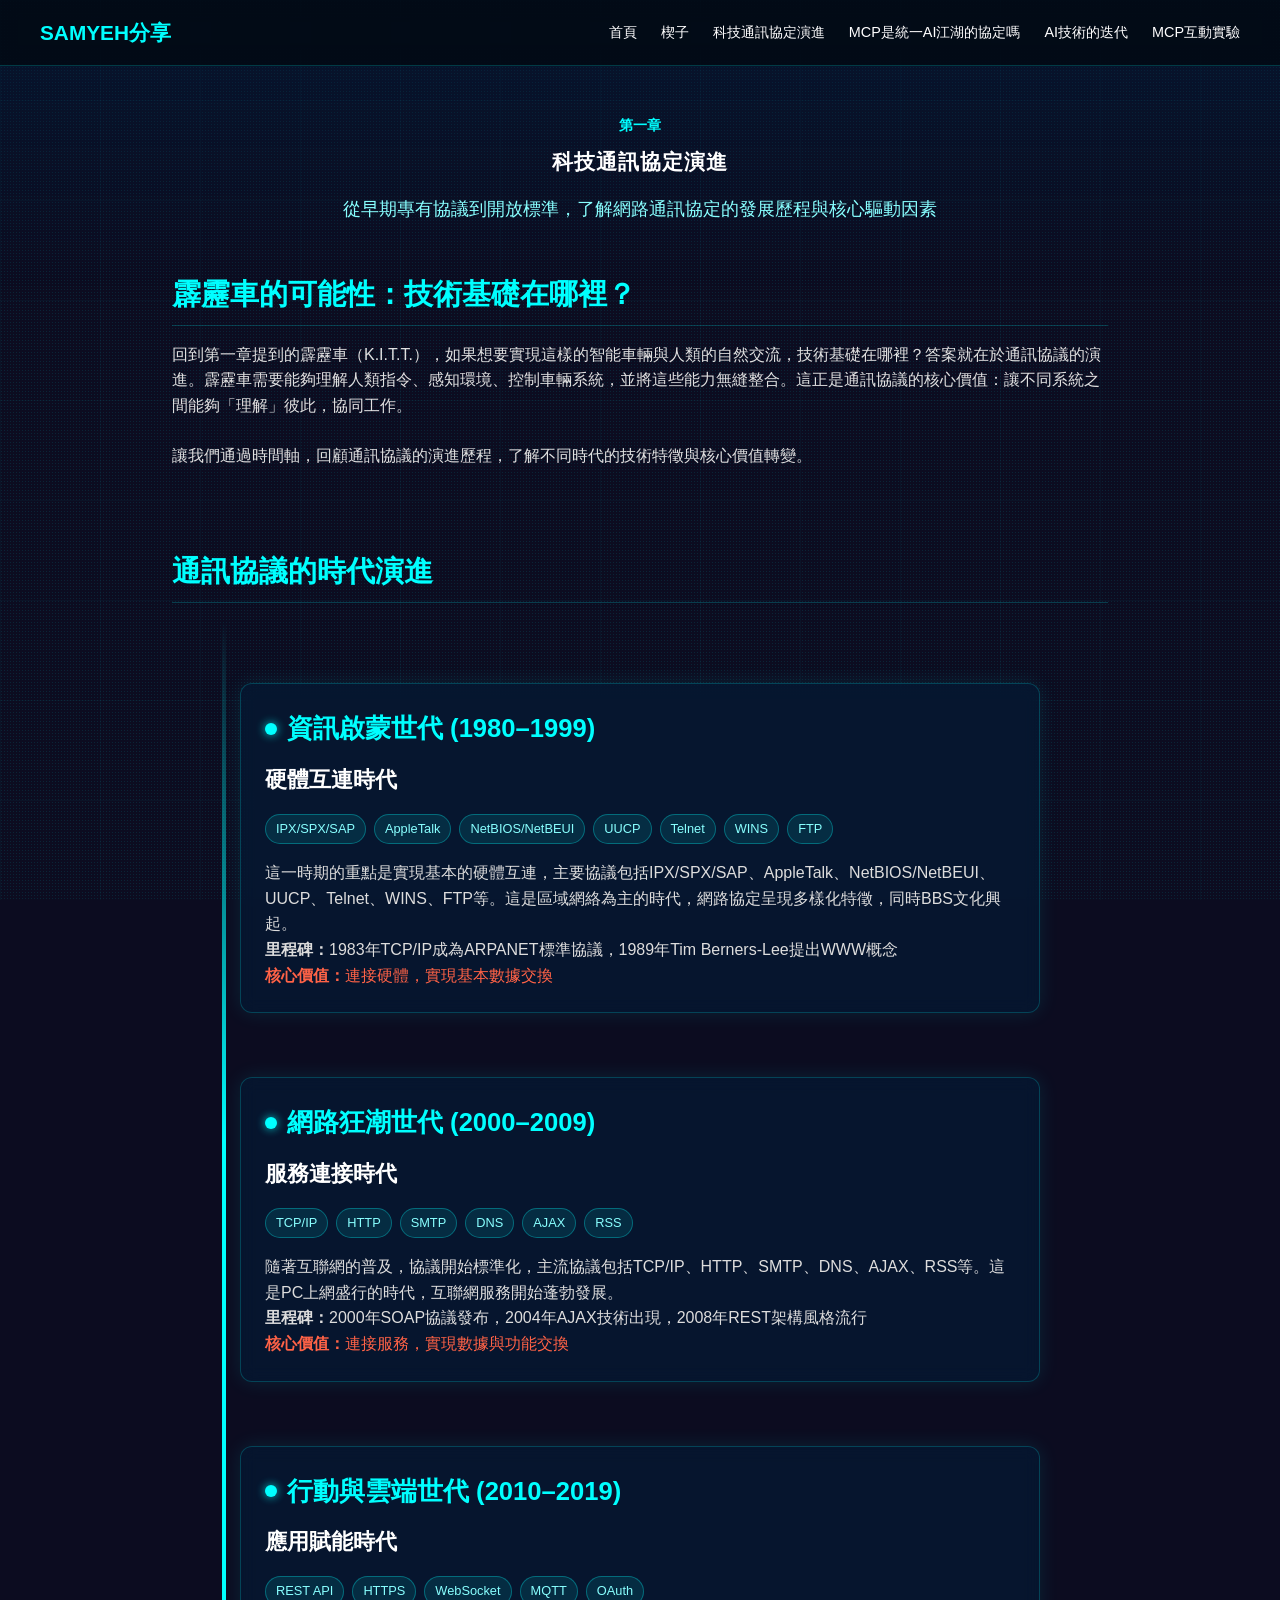
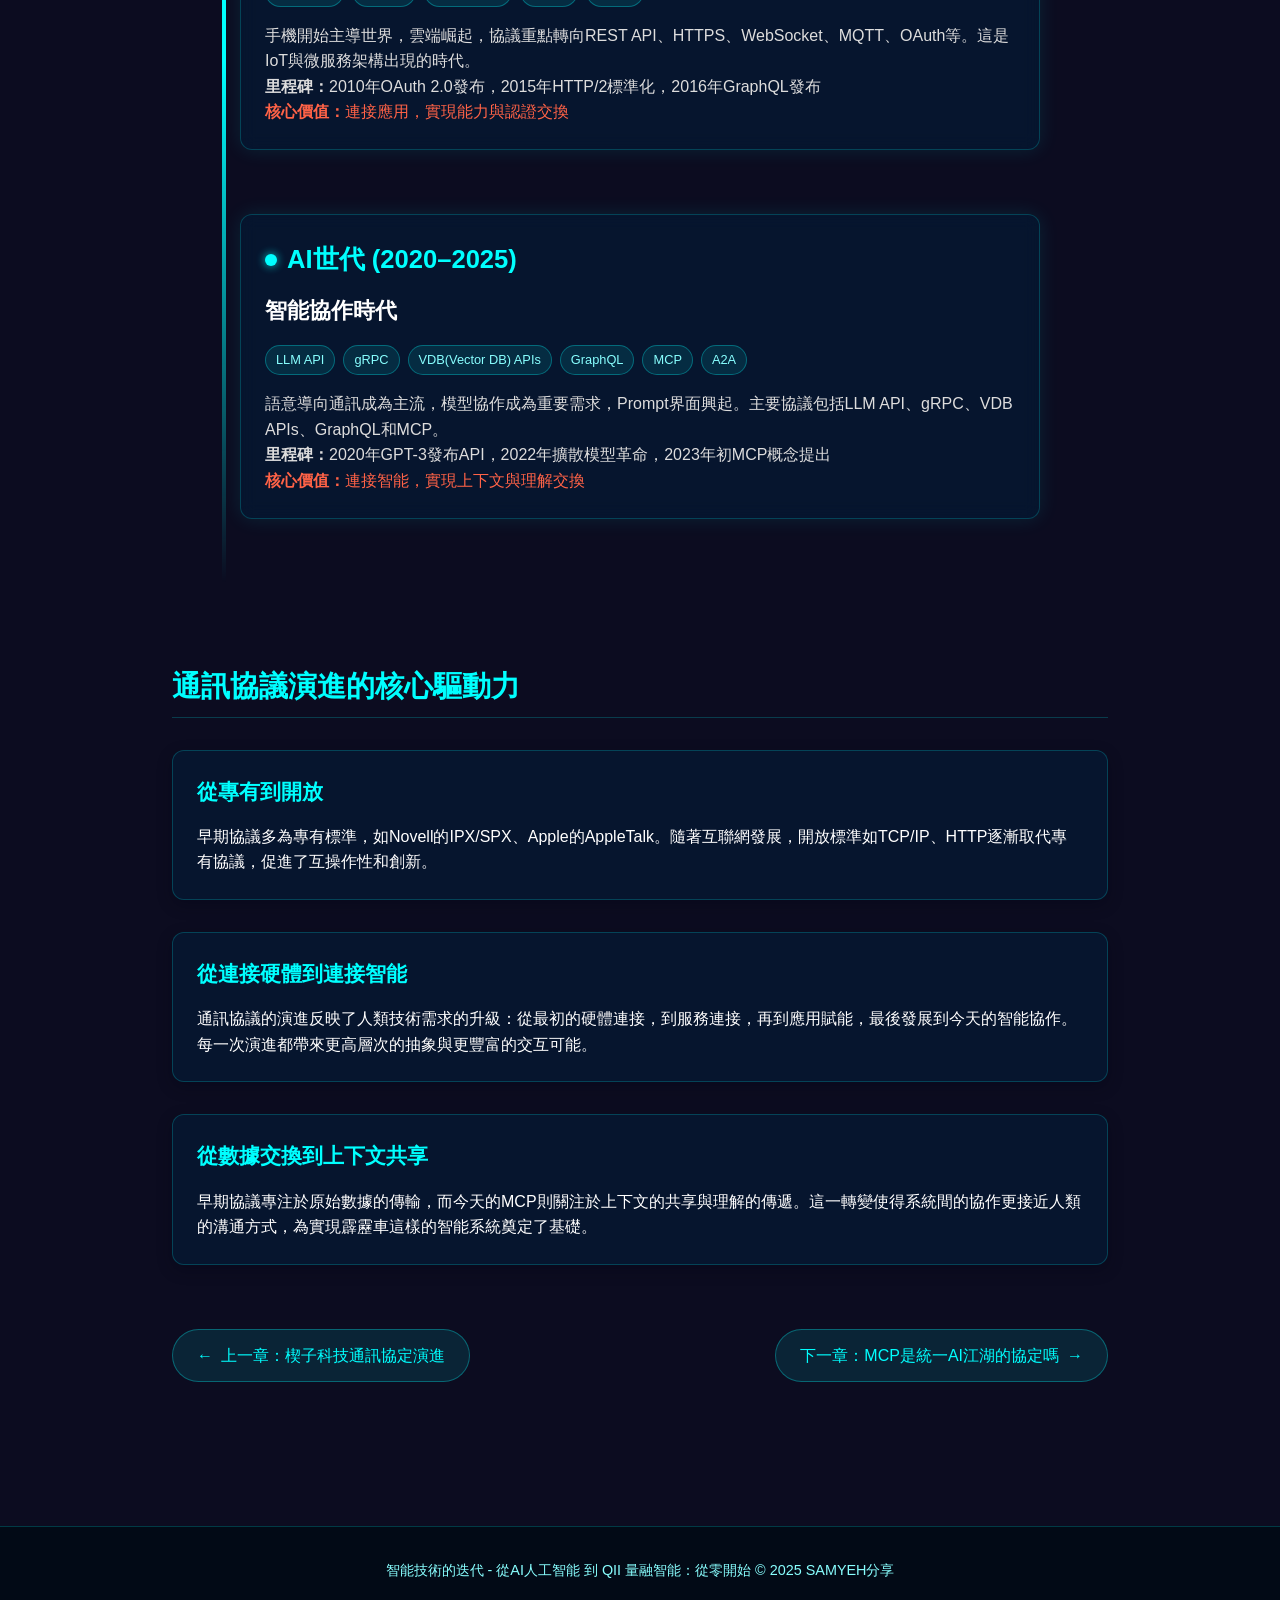
==== chapter1.html @ ad7b8f8e "Initial commit" ====
<!DOCTYPE html>
<html lang="zh-TW">
<head>
  <meta charset="UTF-8">
  <meta name="viewport" content="width=device-width, initial-scale=1.0">
  <title>智能技術的迭代 - 從AI人工智能 到 QII 量融智能：從零開始</title>
  <link rel="stylesheet" href="styles.css">
</head>
<body>
  <div class="hud-overlay"></div>
  
  <nav>
      <div class="nav-container">
      <div class="logo">SAMYEH分享</div>
      <div class="nav-links">
        <a href="index.html">首頁</a>
        <a href="prologue.html">楔子</a>
        <a href="chapter1.html">科技通訊協定演進</a>
        <a href="chapter2.html">MCP是統一AI江湖的協定嗎</a>
        <a href="chapter3.html">AI技術的迭代</a>
        <a href="demo.html">MCP互動實驗</a>
      </div>
    </div>
  </nav>
  
  <section class="chapter-header">
    <div class="chapter-number">第一章</div>
    <h1 class="chapter-title">科技通訊協定演進</h1>
    <p class="chapter-subtitle">從早期專有協議到開放標準，了解網路通訊協定的發展歷程與核心驅動因素</p>
  </section>
  
  <div class="container">
    <section class="content-section">
      <h2 class="section-heading">霹靂車的可能性：技術基礎在哪裡？</h2>
      <p class="content-paragraph">
        回到第一章提到的霹靂車（K.I.T.T.），如果想要實現這樣的智能車輛與人類的自然交流，技術基礎在哪裡？答案就在於通訊協議的演進。霹靂車需要能夠理解人類指令、感知環境、控制車輛系統，並將這些能力無縫整合。這正是通訊協議的核心價值：讓不同系統之間能夠「理解」彼此，協同工作。
      </p>
      <p class="content-paragraph">
        讓我們通過時間軸，回顧通訊協議的演進歷程，了解不同時代的技術特徵與核心價值轉變。
      </p>
    </section>
    
    <section class="timeline-section">
      <h2 class="section-heading">通訊協議的時代演進</h2>
      <div class="timeline-container">
        <div class="timeline-card">
          <div class="timeline-year">資訊啟蒙世代 (1980–1999)</div>
          <h3 class="timeline-title">硬體互連時代</h3>
          <div class="timeline-description">
		 <div class="tech-list">
        <span class="tech-tag">IPX/SPX/SAP</span>
        <span class="tech-tag">AppleTalk</span>
        <span class="tech-tag">NetBIOS/NetBEUI</span>
        <span class="tech-tag">UUCP</span>
        <span class="tech-tag">Telnet</span>
        <span class="tech-tag">WINS</span>
        <span class="tech-tag">FTP</span>
      </div>  
            <p>這一時期的重點是實現基本的硬體互連，主要協議包括IPX/SPX/SAP、AppleTalk、NetBIOS/NetBEUI、UUCP、Telnet、WINS、FTP等。這是區域網絡為主的時代，網路協定呈現多樣化特徵，同時BBS文化興起。</p>
            <p><strong>里程碑：</strong>1983年TCP/IP成為ARPANET標準協議，1989年Tim Berners-Lee提出WWW概念</p>
            <p style="color:Tomato;"><strong>核心價值：</strong>連接硬體，實現基本數據交換</p>
          </div>
        </div>
        
        <div class="timeline-card">
          <div class="timeline-year">網路狂潮世代 (2000–2009)</div>
          <h3 class="timeline-title">服務連接時代</h3>
          <div class="timeline-description">
		  <div class="tech-list">
        <span class="tech-tag">TCP/IP</span>
        <span class="tech-tag">HTTP</span>
        <span class="tech-tag">SMTP</span>
        <span class="tech-tag">DNS</span>
        <span class="tech-tag">AJAX</span>
        <span class="tech-tag">RSS</span>
      </div>
            <p>隨著互聯網的普及，協議開始標準化，主流協議包括TCP/IP、HTTP、SMTP、DNS、AJAX、RSS等。這是PC上網盛行的時代，互聯網服務開始蓬勃發展。</p>
            <p><strong>里程碑：</strong>2000年SOAP協議發布，2004年AJAX技術出現，2008年REST架構風格流行</p>
            <p style="color:Tomato;"><strong>核心價值：</strong>連接服務，實現數據與功能交換</p>
          </div>
        </div>
        
        <div class="timeline-card">
          <div class="timeline-year">行動與雲端世代 (2010–2019)</div>
          <h3 class="timeline-title">應用賦能時代</h3>
          <div class="timeline-description">
		<div class="tech-list">
        <span class="tech-tag">REST API</span>
        <span class="tech-tag">HTTPS</span>
        <span class="tech-tag">WebSocket</span>
        <span class="tech-tag">MQTT</span>
        <span class="tech-tag">OAuth</span>
      </div>  
            <p>手機開始主導世界，雲端崛起，協議重點轉向REST API、HTTPS、WebSocket、MQTT、OAuth等。這是IoT與微服務架構出現的時代。</p>
            <p><strong>里程碑：</strong>2010年OAuth 2.0發布，2015年HTTP/2標準化，2016年GraphQL發布</p>
            <p style="color:Tomato;"><strong>核心價值：</strong>連接應用，實現能力與認證交換</p>
          </div>
        </div>
        
        <div class="timeline-card">
          <div class="timeline-year">AI世代 (2020–2025)</div>
          <h3 class="timeline-title">智能協作時代</h3>
          <div class="timeline-description">
		  <div class="tech-list">
        <span class="tech-tag">LLM API</span>
        <span class="tech-tag">gRPC</span>
        <span class="tech-tag">VDB(Vector DB) APIs</span>
        <span class="tech-tag">GraphQL</span>
        <span class="tech-tag">MCP</span>
	  <span class="tech-tag">A2A</span>
      </div>
            <p>語意導向通訊成為主流，模型協作成為重要需求，Prompt界面興起。主要協議包括LLM API、gRPC、VDB APIs、GraphQL和MCP。</p>
            <p><strong>里程碑：</strong>2020年GPT-3發布API，2022年擴散模型革命，2023年初MCP概念提出</p>
            <p style="color:Tomato;"><strong>核心價值：</strong>連接智能，實現上下文與理解交換</p>
          </div>
        </div>
      </div>
    </section>
    
    <section class="content-section">
      <h2 class="section-heading">通訊協議演進的核心驅動力</h2>
      <div class="highlight-box">
        <h3 class="highlight-title">從專有到開放</h3>
        <p>早期協議多為專有標準，如Novell的IPX/SPX、Apple的AppleTalk。隨著互聯網發展，開放標準如TCP/IP、HTTP逐漸取代專有協議，促進了互操作性和創新。</p>
      </div>
      
      <div class="highlight-box">
        <h3 class="highlight-title">從連接硬體到連接智能</h3>
        <p>通訊協議的演進反映了人類技術需求的升級：從最初的硬體連接，到服務連接，再到應用賦能，最後發展到今天的智能協作。每一次演進都帶來更高層次的抽象與更豐富的交互可能。</p>
      </div>
      
      <div class="highlight-box">
        <h3 class="highlight-title">從數據交換到上下文共享</h3>
        <p>早期協議專注於原始數據的傳輸，而今天的MCP則關注於上下文的共享與理解的傳遞。這一轉變使得系統間的協作更接近人類的溝通方式，為實現霹靂車這樣的智能系統奠定了基礎。</p>
      </div>
    </section>
    
    <div class="chapter-navigation">
      <a href="prologue.html" class="nav-button prev-button">上一章：楔子科技通訊協定演進</a>
      <a href="chapter2.html" class="nav-button next-button">下一章：MCP是統一AI江湖的協定嗎</a>
    </div>
  </div>
  
  <footer>
    <p class="footer-text">智能技術的迭代 - 從AI人工智能 到 QII 量融智能：從零開始 &copy; 2025 SAMYEH分享</p>
  </footer>
  
  <script src="common.js"></script>
</body>
</html>
---- styles.css ----
/* === 基本重設與全局樣式 === */
    * {
      margin: 0;
      padding: 0;
      box-sizing: border-box;
    }
    :root {
      --primary: #00ffff;
      --primary-dark: #00b8b8;
      --text-light: #ffffff;
      --text-dim: #88ffff;
      --bg-dark: #0c0c20;
      --bg-card: rgba(0, 30, 60, 0.5);
      --border-glow: rgba(0, 255, 255, 0.2);
    }
    body {
      background: var(--bg-dark);
      font-family: 'Segoe UI', Tahoma, Geneva, Verdana, sans-serif;
      color: var(--text-light);
      overflow-x: hidden;
      line-height: 1.6;
    }
    /* === HUD 背景特效 === */
    .hud-overlay::before {
      content: '';
      position: fixed;
      width: 100%;
      height: 100%;
      pointer-events: none;
      background-image:
        radial-gradient(rgba(0,255,255,0.1) 1px, transparent 1px),
        linear-gradient(90deg, rgba(0,255,255,0.03) 1px, transparent 1px),
        linear-gradient(rgba(0,255,255,0.03) 1px, transparent 1px);
      background-size: 3px 3px, 100px 100%, 100% 100px;
      z-index: -1;
    }
    
    /* === 導航欄 === */
    nav {
      background: rgba(0, 10, 20, 0.8);
      backdrop-filter: blur(10px);
      border-bottom: 1px solid var(--border-glow);
      padding: 1rem 2rem;
      position: sticky;
      top: 0;
      z-index: 100;
    }
    .nav-container {
      display: flex;
      justify-content: space-between;
      align-items: center;
      max-width: 1200px;
      margin: 0 auto;
    }
    .logo {
      font-size: 1.3rem;
      font-weight: bold;
      color: var(--primary);
    }
    .nav-links {
      display: flex;
      gap: 1.5rem;
    }
    .nav-links a {
      color: var(--text-light);
      text-decoration: none;
      transition: color 0.3s ease;
      position: relative;
      font-size: 0.9rem;
    }
    .nav-links a::after {
      content: '';
      position: absolute;
      bottom: -5px;
      left: 0;
      width: 0;
      height: 2px;
      background: var(--primary);
      transition: width 0.3s ease;
    }
    .nav-links a:hover {
      color: var(--primary);
    }
    .nav-links a:hover::after {
      width: 100%;
    }
	/* === 主標題 === */
	.hero {
	  text-align: center;
	  padding: 0.5rem 1rem;  /* 調整上下間距 */
	  background: linear-gradient(180deg, rgba(0,30,60,0.4) 0%, rgba(0,0,0,0) 100%);
	}

	.main-title {
	  font-size: 2.4rem;
	  color: var(--primary);
	  letter-spacing: 1px;
	  margin-bottom: 1rem;
	}
	.main-title .en {
	  display: block;
	  font-size: 1.1rem;
	  font-weight: 300;
	  color: var(--text-dim);
	}
	.subtitle {
	  font-size: 1.2rem;
	  color: var(--text-dim);
	  max-width: 800px;
	  margin: 0 auto 2rem;
	}
    /* === 章節頁面樣式 === */
    .chapter-header {
      text-align: center;
      padding: 3rem 1rem 2rem;
      background: linear-gradient(180deg, rgba(0,30,60,0.4) 0%, rgba(0,0,0,0) 100%);
    }
    .chapter-title {
      font-size: 2.2rem;
      color: var(--primary);
      letter-spacing: 1px;
      margin-bottom: 1rem;
    }
    .chapter-number {
      font-size: 1rem;
      font-weight: 500;
      color: var(--text-dim);
      margin-bottom: 0.5rem;
    }
    .chapter-subtitle {
      font-size: 1.1rem;
      color: var(--text-dim);
      max-width: 800px;
      margin: 0 auto 2rem;
    }
    
    /* === 內容容器 === */
    .container {
      max-width: 1000px;
      margin: 0 auto;
      padding: 2rem;
	margin-top: -5rem; /* 減少與 hero 之間的間距 */
    }
    
    /* === 章節內容樣式 === */
    .content-section {
      margin-bottom: 4rem;
      animation: fadeIn 0.8s ease forwards;
    }
    .section-heading {
      font-size: 1.8rem;
      color: var(--primary);
      margin: 2rem 0 1rem;
      border-bottom: 1px solid rgba(0,255,255,0.2);
      padding-bottom: 0.5rem;
    }
    .content-paragraph {
      margin-bottom: 1.5rem;
      color: #e0e0e0;
    }
    .highlight-box {
      background: var(--bg-card);
      border: 1px solid var(--border-glow);
      border-radius: 12px;
      padding: 1.5rem;
      margin: 2rem 0;
      box-shadow: 0 5px 15px rgba(0,0,20,0.3);
    }
    .highlight-title {
      font-size: 1.3rem;
      color: var(--primary);
      margin-bottom: 1rem;
    }
    
    /* === 比較表格 === */
    .comparison-table {
      width: 100%;
      border-collapse: collapse;
      margin: 2rem 0;
    }
    .comparison-table th, .comparison-table td {
      padding: 0.8rem;
      text-align: left;
      border-bottom: 1px solid rgba(0,255,255,0.2);
    }
    .comparison-table th {
      color: var(--primary);
      background: rgba(0,30,60,0.3);
    }
    .comparison-table tr:hover {
      background: rgba(0,255,255,0.05);
    }
    
    /* === 協議卡片 === */
    .protocol-grid {
      display: grid;
      grid-template-columns: repeat(auto-fit, minmax(280px, 1fr));
      gap: 1.5rem;
      margin: 2rem 0;
    }
    .protocol-card {
      background: var(--bg-card);
      border: 1px solid var(--border-glow);
      border-radius: 10px;
      padding: 1.2rem;
      height: 100%;
      transition: transform 0.3s ease, box-shadow 0.3s ease;
    }
    .protocol-card:hover {
      transform: translateY(-5px);
      box-shadow: 0 8px 15px rgba(0,255,255,0.2);
    }
    .protocol-name {
      font-size: 1.3rem;
      color: var(--primary);
      margin-bottom: 0.8rem;
      display: flex;
      align-items: center;
    }
    .protocol-desc {
      color: #d0d0d0;
      font-size: 0.95rem;
    }
    .protocol-era {
      font-size: 0.8rem;
      color: var(--text-dim);
      margin-top: 1rem;
      display: inline-block;
      padding: 3px 10px;
      background: rgba(0,255,255,0.1);
      border-radius: 12px;
    }
    
    /* === 導航按鈕 === */
    .chapter-navigation {
      display: flex;
      justify-content: space-between;
      margin: 4rem 0 2rem;
    }
    .nav-button {
      text-decoration: none;
      color: var(--primary);
      background: rgba(0,255,255,0.1);
      padding: 0.8rem 1.5rem;
      border-radius: 30px;
      border: 1px solid rgba(0,255,255,0.3);
      transition: all 0.3s ease;
      display: flex;
      align-items: center;
      gap: 0.5rem;
    }
    .nav-button:hover {
      background: rgba(0,255,255,0.2);
      border-color: var(--primary);
    }
    .prev-button::before {
      content: "←";
    }
    .next-button::after {
      content: "→";
    }
    
    /* === 頁腳 === */
    footer {
      background: rgba(0, 10, 20, 0.8);
      border-top: 1px solid var(--border-glow);
      padding: 2rem;
      text-align: center;
      margin-top: 5rem;
    }
    .footer-text {
      color: var(--text-dim);
      font-size: 0.9rem;
    }
    
    /* === 動畫效果 === */
    @keyframes fadeIn {
      from {
        opacity: 0;
        transform: translateY(20px);
      }
      to {
        opacity: 1;
        transform: translateY(0);
      }
    }
    
    /* === 響應式設計 === */
    @media (max-width: 768px) {
      .nav-container {
        flex-direction: column;
        gap: 1rem;
      }
      .chapter-title {
        font-size: 1.8rem;
      }
      .protocol-grid {
        grid-template-columns: 1fr;
      }
      .comparison-table {
        font-size: 0.9rem;
      }
    }
/* === 章節導航卡片 === */
.chapters-grid {
  display: grid;
  grid-template-columns: repeat(auto-fit, minmax(300px, 1fr));
  gap: 2rem;
  margin: 3rem 0;
}
.chapter-card {
  background: var(--bg-card);
  border: 1px solid var(--border-glow);
  border-radius: 12px;
  padding: 1.5rem;
  transition: transform 0.3s ease, box-shadow 0.3s ease;
  height: 100%;
  display: flex;
  flex-direction: column;
  backdrop-filter: blur(10px);
}
.chapter-card:hover {
  transform: translateY(-5px);
  box-shadow: 0 10px 20px rgba(0,255,255,0.2);
}
.chapter-title {
  font-size: 1.3rem;
  margin-bottom: 1rem;
  color: white;
}
.chapter-number {
  color: var(--primary);
  font-size: 0.9rem;
  font-weight: bold;
  margin-bottom: 0.5rem;
}
.chapter-desc {
  color: #cccccc;
  margin-bottom: 1.5rem;
  flex-grow: 1;
}
.chapter-link {
  align-self: flex-start;
  text-decoration: none;
  color: var(--primary);
  background: rgba(0,255,255,0.1);
  padding: 0.5rem 1rem;
  border-radius: 20px;
  border: 1px solid rgba(0,255,255,0.3);
  transition: all 0.3s ease;
  font-size: 0.9rem;
}
.chapter-link:hover {
  background: rgba(0,255,255,0.2);
  border-color: var(--primary);
}
/* === Timeline 容器 === */
.timeline-section {
  margin: 5rem 0;
}
.timeline-container {
  display: flex;
  flex-direction: column;
  align-items: center;
  padding: 2rem 0;
  position: relative;
}
.timeline-card {
  width: 90%;
  max-width: 800px;
  margin: 2rem 0;
  padding: 1.5rem;
  background: var(--bg-card);
  border: 1px solid var(--border-glow);
  border-radius: 12px;
  backdrop-filter: blur(8px);
  box-shadow: 0 0 20px rgba(0,255,255,0.1);
  position: relative;
  transition: transform 0.3s ease, box-shadow 0.3s ease;
  opacity: 0;
  transform: translateY(30px);
  animation: fadeIn 0.8s ease forwards;
}
.timeline-card:hover {
  transform: translateY(-5px);
  box-shadow: 0 0 30px rgba(0,255,255,0.4);
}
.timeline-year {
  font-size: 1.6rem;
  font-weight: bold;
  color: var(--primary);
  margin-bottom: 0.8rem;
  display: flex;
  align-items: center;
}
.timeline-year::before {
  content: "";
  display: inline-block;
  width: 12px;
  height: 12px;
  background: var(--primary);
  border-radius: 50%;
  margin-right: 10px;
  box-shadow: 0 0 10px rgba(0,255,255,0.8);
}
.timeline-title {
  font-size: 1.4rem;
  font-weight: bold;
  color: white;
  margin-bottom: 0.5rem;
}
.timeline-description {
  font-size: 1rem;
  line-height: 1.6;
  color: #dddddd;
  margin-top: 1rem;
}
.timeline-container::before {
  content: "";
  position: absolute;
  top: 0;
  bottom: 0;
  left: 50px;
  width: 4px;
  background: linear-gradient(to bottom, transparent, var(--primary), var(--primary), transparent);
  border-radius: 4px;
  z-index: -1;
}
 /* === 技術列表 === */
    .tech-list {
      display: flex;
      flex-wrap: wrap;
      gap: 8px;
      margin: 1rem 0;
    }
    .tech-tag {
      padding: 4px 10px;
      background: rgba(0, 255, 255, 0.1);
      border: 1px solid rgba(0, 255, 255, 0.3);
      border-radius: 20px;
      font-size: 0.8rem;
      color: #88ffff;
    }
	.demo-table {
      width: 100%;
      margin: 30px 0;
      border-collapse: collapse;
    }
    
    .demo-table th, .demo-table td {
      padding: 12px 15px;
      text-align: left;
      border-bottom: 1px solid var(--border-glow);
    }
    
    .demo-table th {
      color: var(--primary);
      background: rgba(0, 40, 80, 0.4);
    }
    
    .demo-table tr:hover {
      background: var(--highlight);
    }
	.zoomable-image img {
  cursor: zoom-in;
  transition: transform 0.3s ease;
  max-width: 100%;
  height: auto;
}

/* 模態視窗背景 */
.modal {
  display: none;
  position: fixed;
  z-index: 1000;
  left: 0;
  top: 0;
  width: 100%;
  height: 100%;
  background-color: rgba(0, 0, 0, 0.8);
}

/* 放大圖 */
.modal-content {
  margin: auto;
  display: block;
  max-width: 90%;
  max-height: 90%;
}

.modal:target {
  display: block;
}
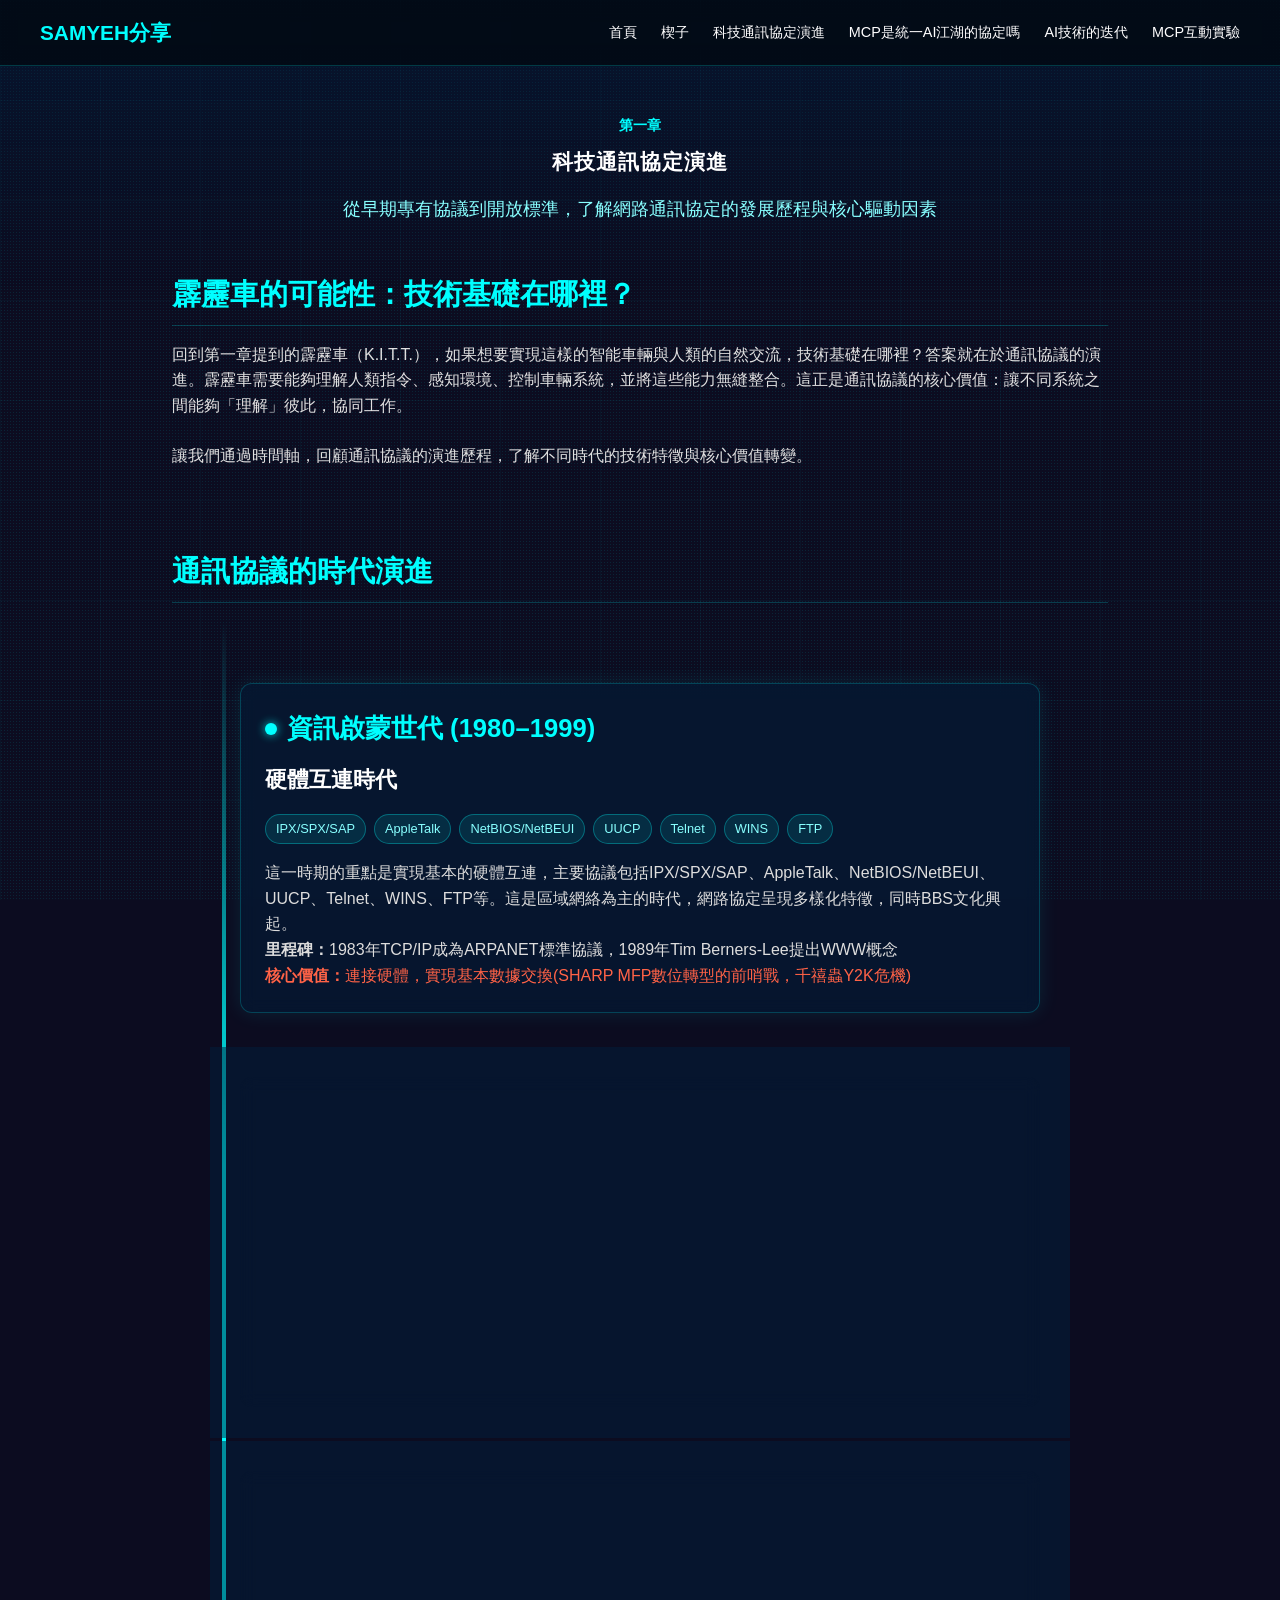
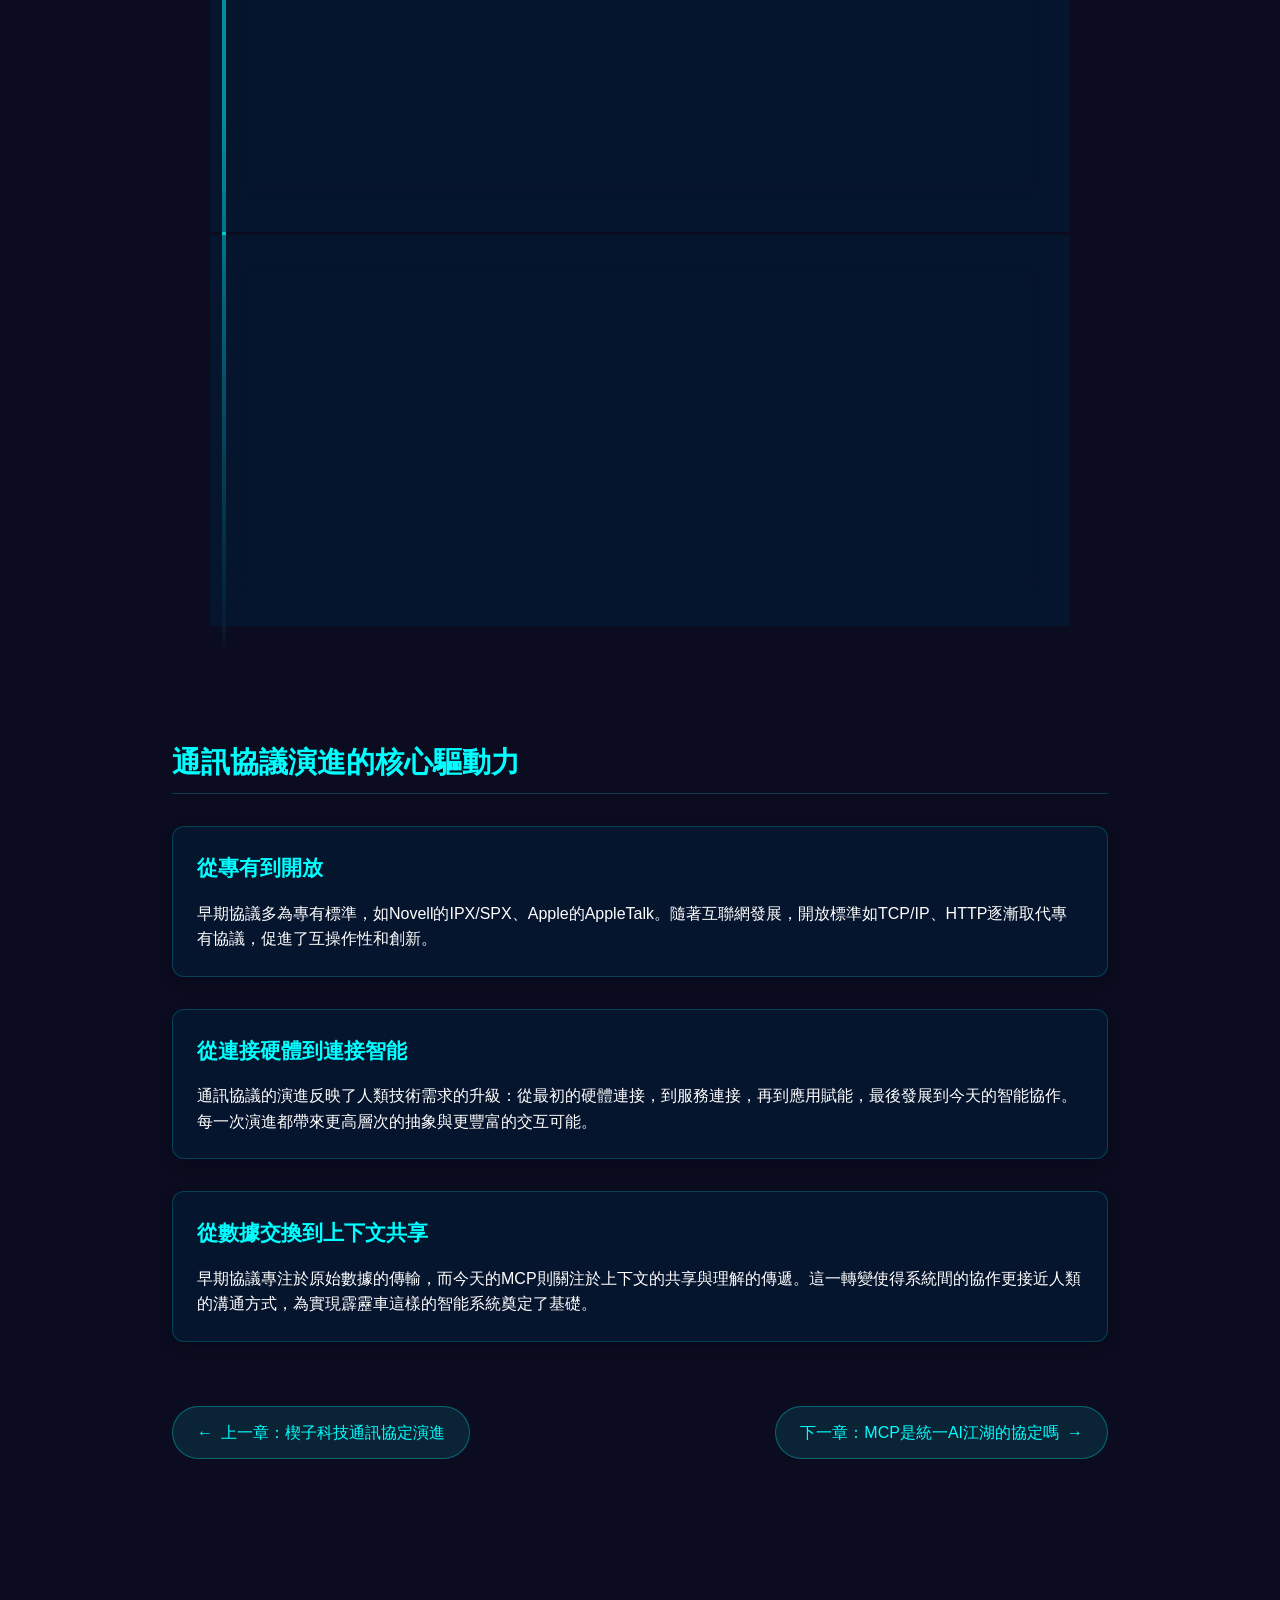
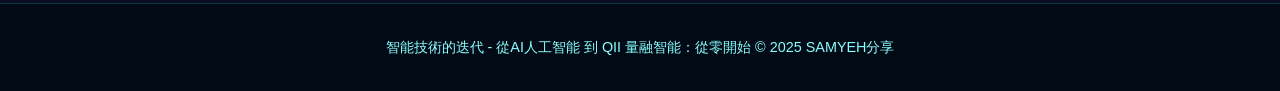
==== commit aeef94df: "更新內容和修正" ====
--- a/chapter1.html
+++ b/chapter1.html
@@ -58,7 +58,7 @@
       </div>  
             <p>這一時期的重點是實現基本的硬體互連，主要協議包括IPX/SPX/SAP、AppleTalk、NetBIOS/NetBEUI、UUCP、Telnet、WINS、FTP等。這是區域網絡為主的時代，網路協定呈現多樣化特徵，同時BBS文化興起。</p>
             <p><strong>里程碑：</strong>1983年TCP/IP成為ARPANET標準協議，1989年Tim Berners-Lee提出WWW概念</p>
-            <p style="color:Tomato;"><strong>核心價值：</strong>連接硬體，實現基本數據交換</p>
+            <p style="color:Tomato;"><strong>核心價值：</strong>連接硬體，實現基本數據交換(SHARP MFP數位轉型的前哨戰，千禧蟲Y2K危機)</p>
           </div>
         </div>
         
@@ -76,7 +76,7 @@
       </div>
             <p>隨著互聯網的普及，協議開始標準化，主流協議包括TCP/IP、HTTP、SMTP、DNS、AJAX、RSS等。這是PC上網盛行的時代，互聯網服務開始蓬勃發展。</p>
             <p><strong>里程碑：</strong>2000年SOAP協議發布，2004年AJAX技術出現，2008年REST架構風格流行</p>
-            <p style="color:Tomato;"><strong>核心價值：</strong>連接服務，實現數據與功能交換</p>
+            <p style="color:Tomato;"><strong>核心價值：</strong>連接服務，實現數據與功能交換(SHARP MFP數位黑白高速機，智慧手機進入爆發成長期，App 經濟興起，疾風病毒，蠕蟲，APT是嗜虐危機)</p>
           </div>
         </div>
         
@@ -93,7 +93,7 @@
       </div>  
             <p>手機開始主導世界，雲端崛起，協議重點轉向REST API、HTTPS、WebSocket、MQTT、OAuth等。這是IoT與微服務架構出現的時代。</p>
             <p><strong>里程碑：</strong>2010年OAuth 2.0發布，2015年HTTP/2標準化，2016年GraphQL發布</p>
-            <p style="color:Tomato;"><strong>核心價值：</strong>連接應用，實現能力與認證交換</p>
+            <p style="color:Tomato;"><strong>核心價值：</strong>連接應用，實現能力與認證交換(SHARP MFP彩色數位機,5G 時代，新冠疫情造就遠端協作與雲端服務躍升，礦場關閉，釋出大量算力資源，生成式 AI 崛起)</p>
           </div>
         </div>
         
@@ -111,7 +111,7 @@
       </div>
             <p>語意導向通訊成為主流，模型協作成為重要需求，Prompt界面興起。主要協議包括LLM API、gRPC、VDB APIs、GraphQL和MCP。</p>
             <p><strong>里程碑：</strong>2020年GPT-3發布API，2022年擴散模型革命，2023年初MCP概念提出</p>
-            <p style="color:Tomato;"><strong>核心價值：</strong>連接智能，實現上下文與理解交換</p>
+            <p style="color:Tomato;"><strong>核心價值：</strong>連接智能，實現上下文與理解交換(Sharp MFP....?，可能危機為AI智慧代理人暴走或量子運算造就後量子密碼學PQC)</p>
           </div>
         </div>
       </div>
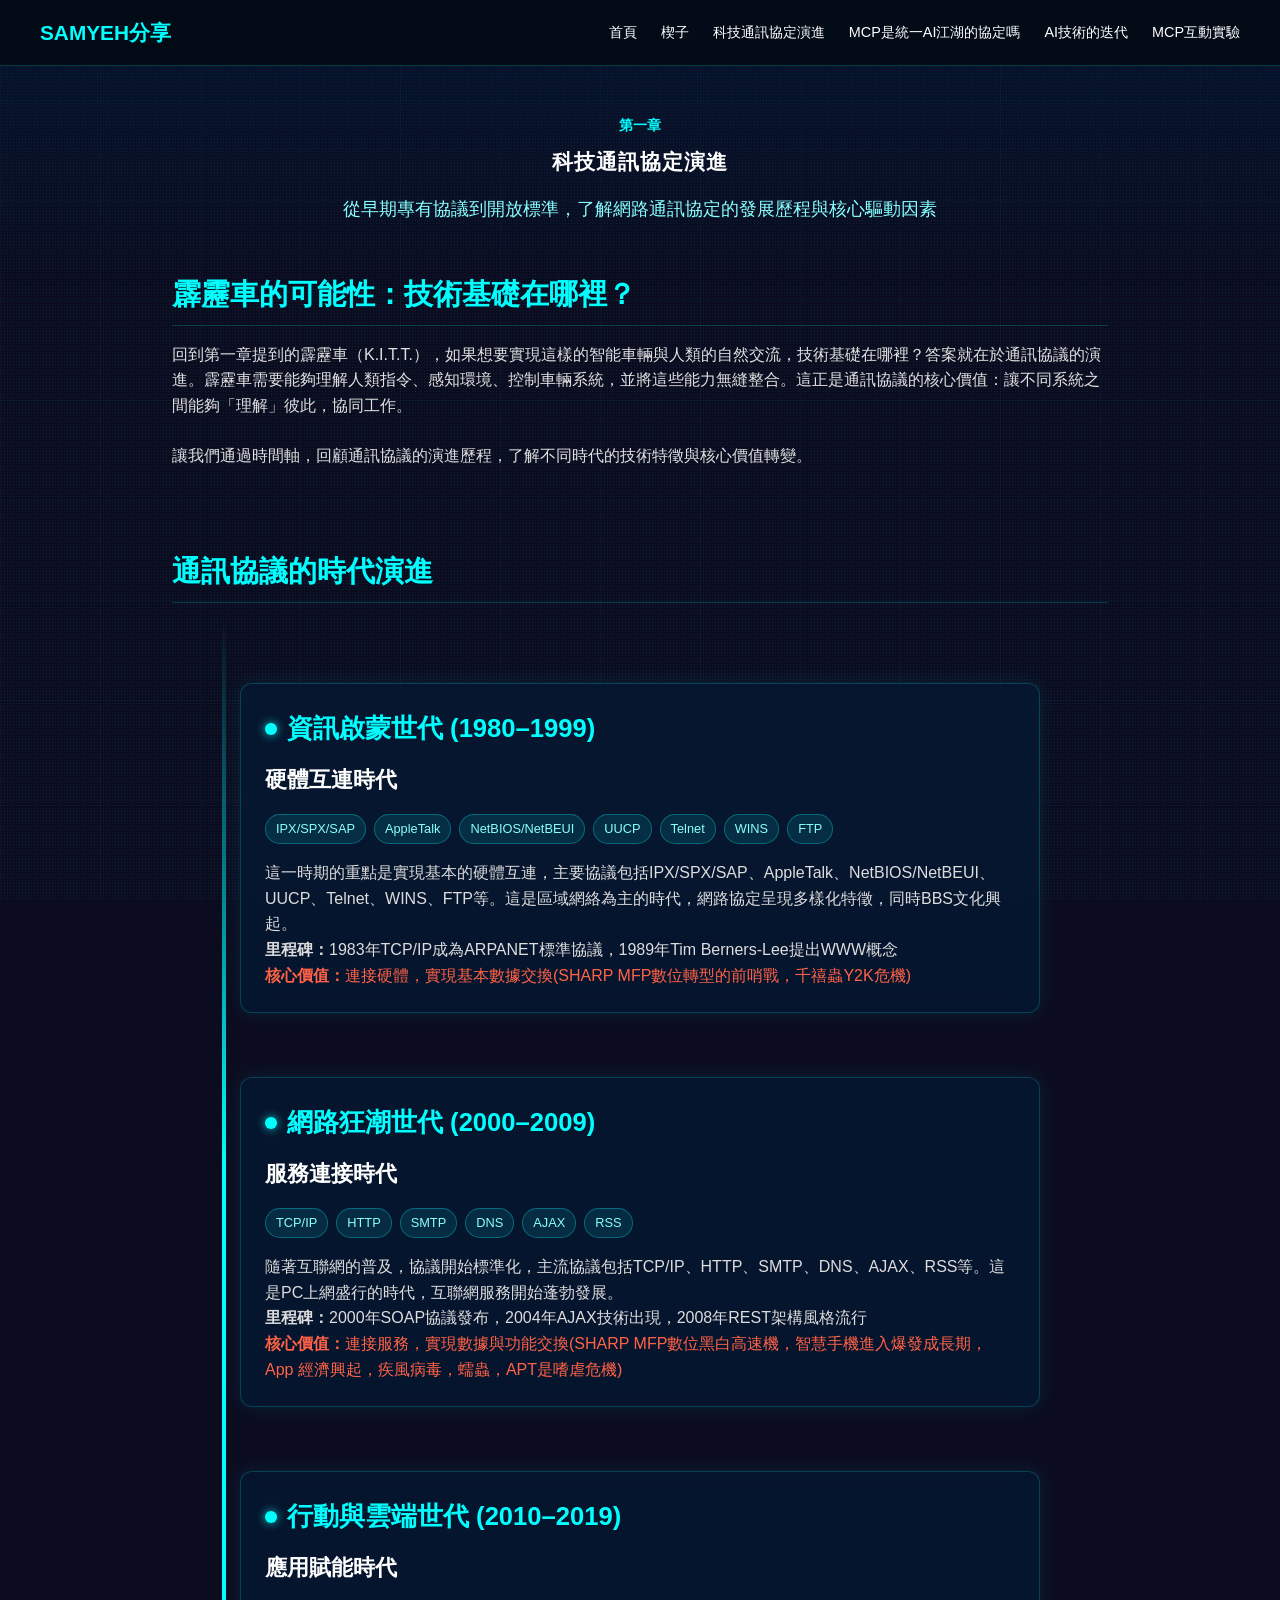
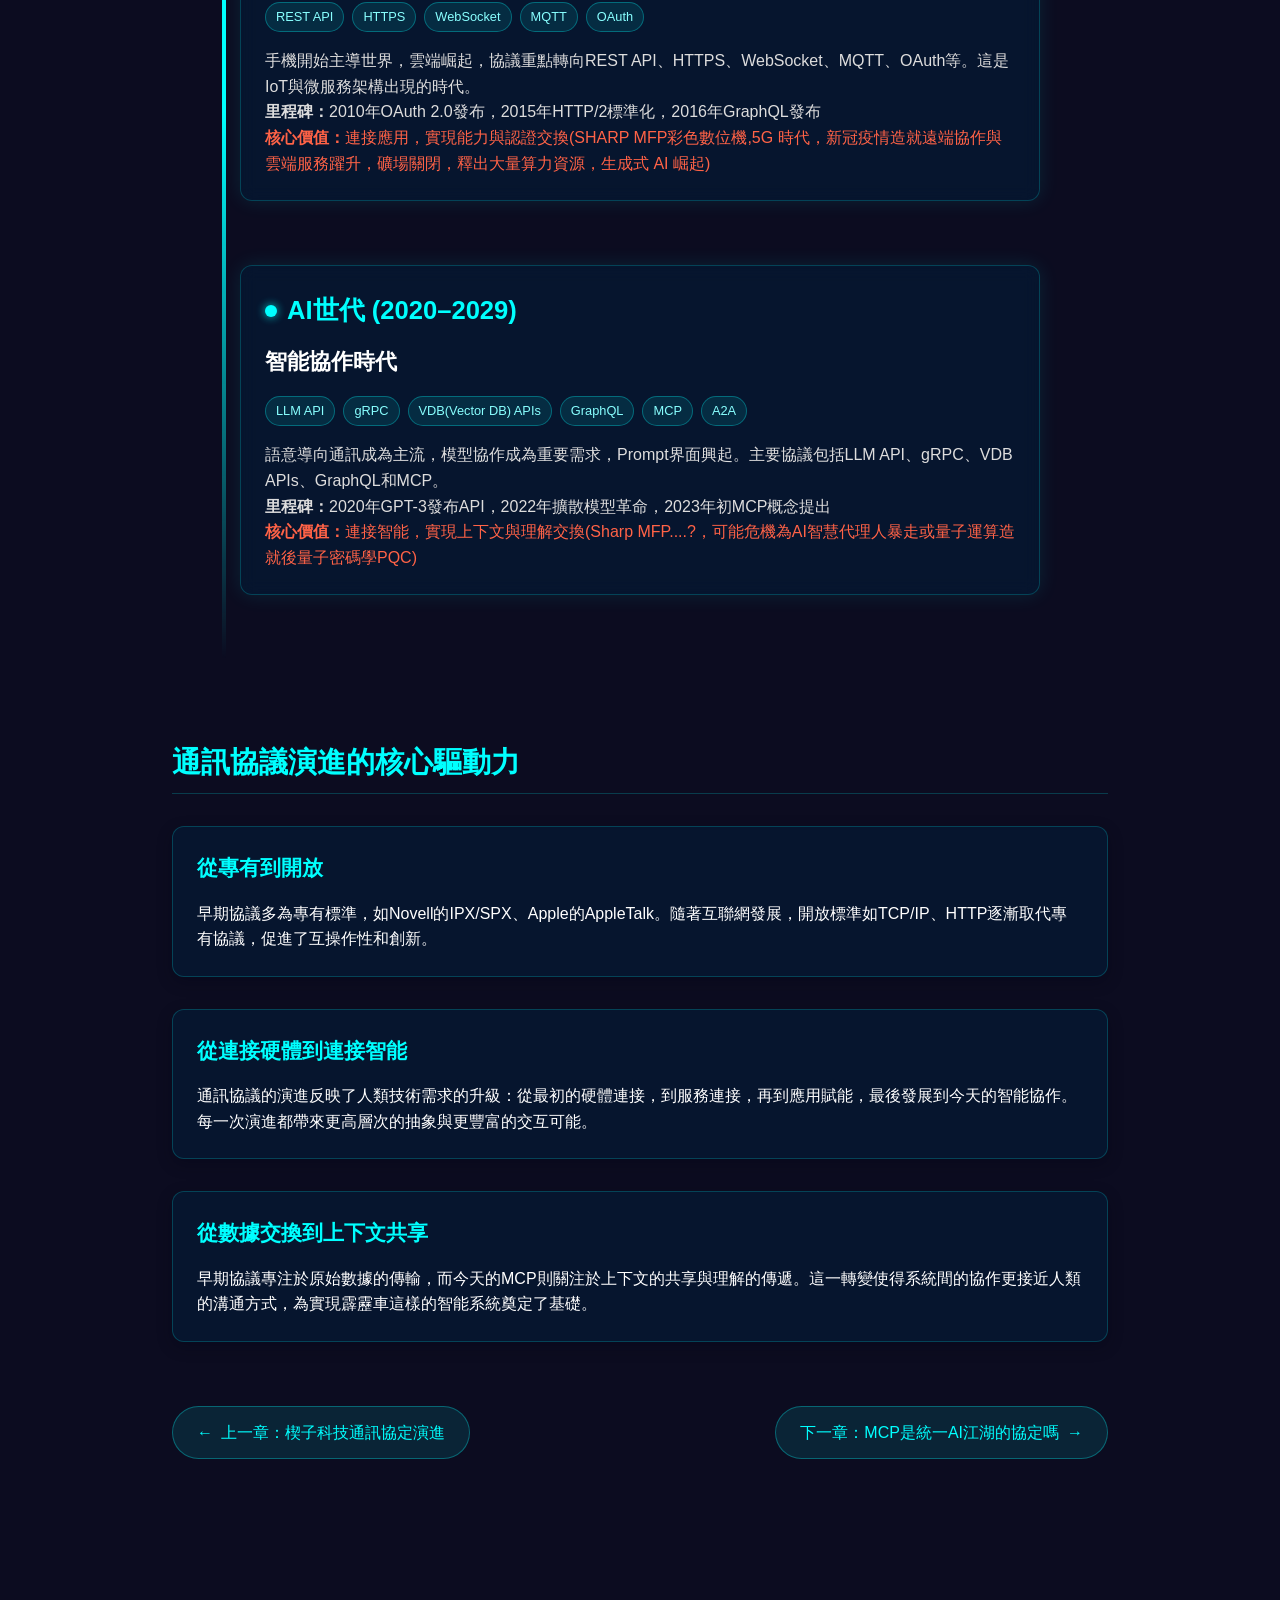
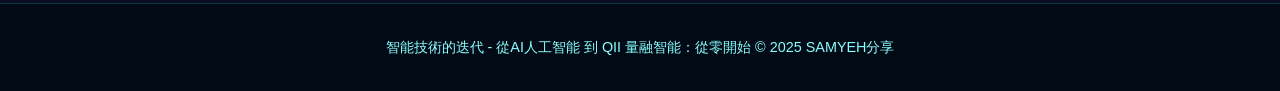
==== commit 18efa527: "Update chapter1.html 只改一個字" ====
--- a/chapter1.html
+++ b/chapter1.html
@@ -98,7 +98,7 @@
         </div>
         
         <div class="timeline-card">
-          <div class="timeline-year">AI世代 (2020–2025)</div>
+          <div class="timeline-year">AI世代 (2020–2029)</div>
           <h3 class="timeline-title">智能協作時代</h3>
           <div class="timeline-description">
 		  <div class="tech-list">
@@ -147,4 +147,4 @@
   
   <script src="common.js"></script>
 </body>
-</html>+</html>
